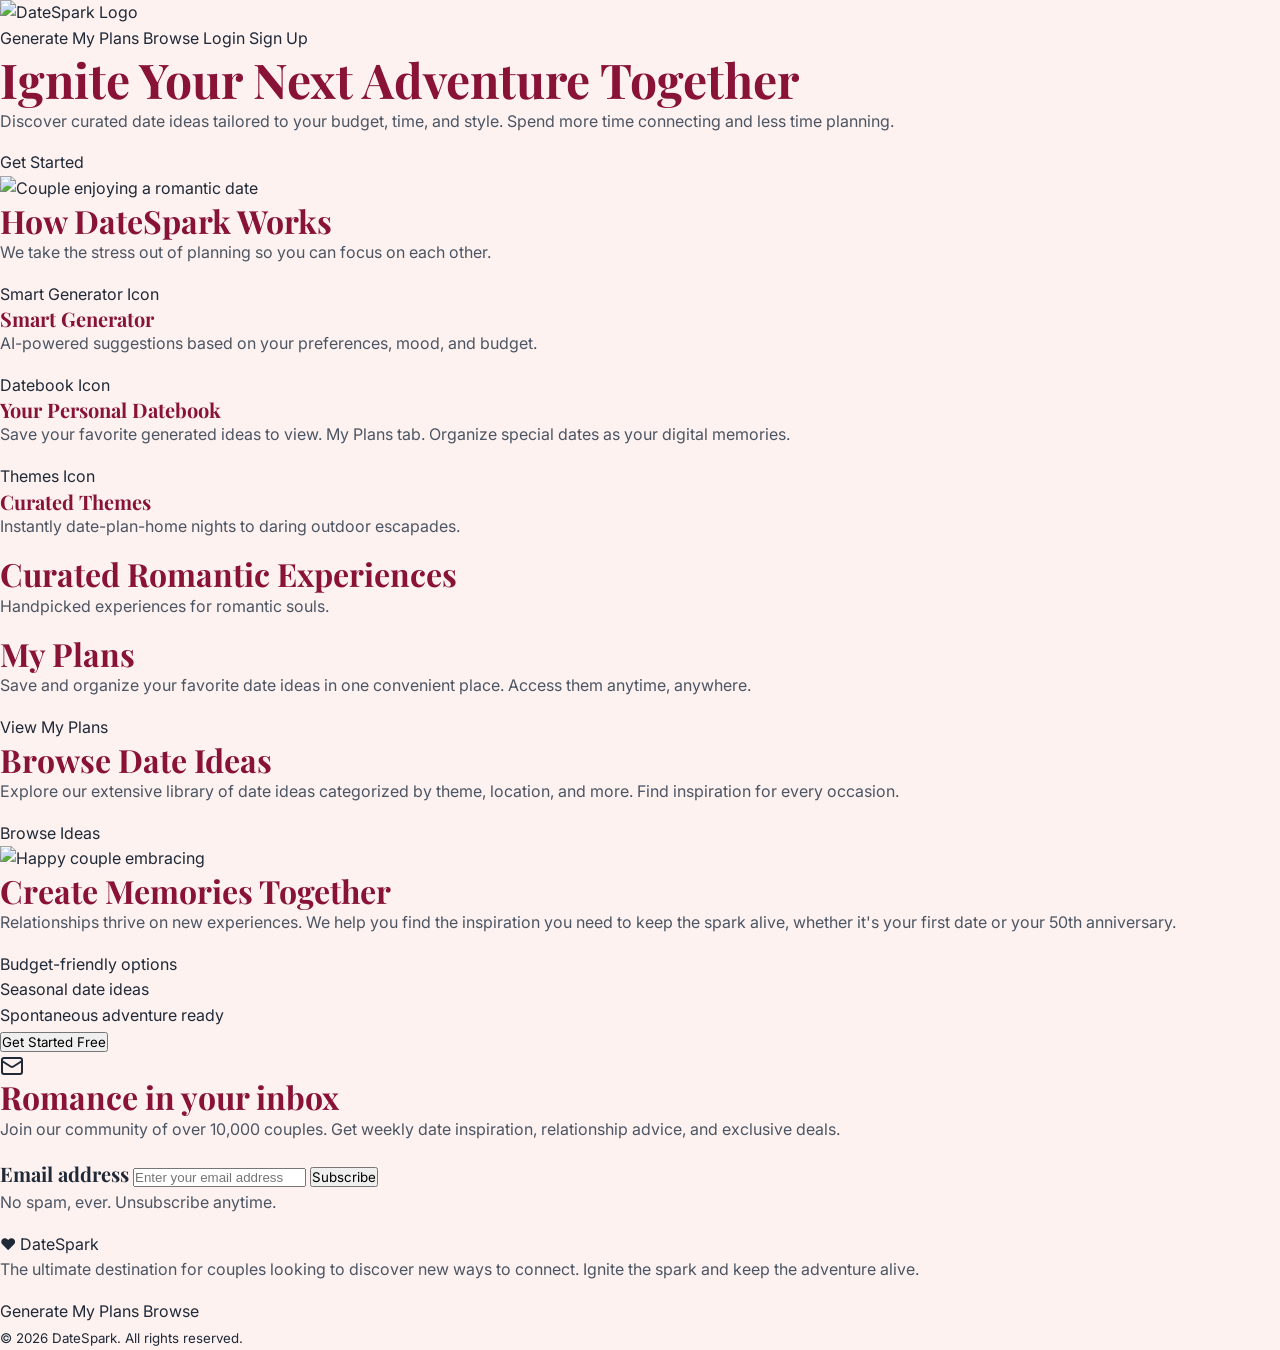
==== index.html @ 760421c4 "Enhance accessibility and styling: update skip links, fix HTML structure, and add responsive design " ====
<!DOCTYPE html>
<html lang="en">
  <head>
    <meta charset="UTF-8">
    <meta name="viewport" content="width=device-width, initial-scale=1.0">
    <title>DateSpark | Ignite Your Next Adventure Together</title>
    <link rel="stylesheet" href="style.css">
  </head>
  <body>
    <!-- Skip link -->
    <a class="skip-link" href="#main-content">Skip to content</a>

    <header>
      <nav aria-label="Primary">
        <!-- brand logo -->
        <a href="/" aria-label="DateSpark Home">
          <img src="logo.png" alt="DateSpark Logo">
        </a>

        <!-- Primary nav links -->
        <a href="/generate.html">Generate</a>
        <a href="/my-plans.html">My Plans</a>
        <a href="/browse.html">Browse</a> 
        <a href="/login.html">Login</a> 
        <a href="/signup.html">Sign Up</a> 
      </nav>

      <!-- Hero content -->
      <h1>Ignite Your Next <span>Adventure Together</span></h1>
      <p>Discover curated date ideas tailored to your budget, time, and style. Spend more time connecting and less time planning.</p>
      <a href="/generate.html" class="cta-button">Get Started</a>

      <picture class="hero-image">
        <img src="hero-image.jpg" alt="Couple enjoying a romantic date" width="100%" height="auto">
      </picture>
    </header>

    <!-- Main section -->
    <main>
      <!-- How it works section  -->
      <section aria-labelledby="how-it-works">
        <h2 id="how-it-works">How DateSpark Works</h2>
        <p>We take the stress out of planning so you can focus on each other.</p>
        
        <!-- Feature 1: Smart Generator -->
        <article>
          <span>Smart Generator Icon</span>
          <h3>Smart Generator</h3>
          <p>AI-powered suggestions based on your preferences, mood, and budget.</p>
        </article>

        <!-- Feature 2: Personal Datebook -->
        <article>
          <span>Datebook Icon</span>
          <h3>Your Personal Datebook</h3>
          <p>Save your favorite generated ideas to view. My Plans tab. Organize special dates as your digital memories.</p>
        </article>

        <!-- Feature 3: Curated Themes -->
        <article>
          <span>Themes Icon</span>
          <h3>Curated Themes</h3>
          <p>Instantly date-plan-home nights to daring outdoor escapades.</p>
        </article>
      </section>

      <section class="romantic-experience" aria-labelledby="romantic-title">
        <h2>Curated Romantic Experiences</h2>
        <p>Handpicked experiences for romantic souls.</p>
        <div id="experience"></div>
      </section>

      <section id="plans" aria-labelledby="plans-section-title">
        <h2>My Plans</h2>
        <p>Save and organize your favorite date ideas in one convenient place. Access them anytime, anywhere.</p>
        <a href="#plans" class="cta-button">View My Plans</a>
      </section>

      <section id="browse" aria-labelledby="browse-section-title">
        <h2>Browse Date Ideas</h2>
        <p>Explore our extensive library of date ideas categorized by theme, location, and more. Find inspiration for every occasion.</p>
        <a href="/browse.html" class="cta-button ">Browse Ideas</a>
      </section>

      <!-- Create memories section -->
      <section>
        <!-- Image of couple -->
        <picture>
          <img src="couple.jpg" alt="Happy couple embracing">
        </picture>
        
        <!-- Content describing the value proposition -->
        <article>
          <h2>Create Memories Together</h2>
          <p>Relationships thrive on new experiences. We help you find the inspiration you need to keep the spark alive, whether it's your first date or your 50th anniversary.</p>
          
          <!-- Key benefits -->
          <ul>
            <li>Budget-friendly options</li>
            <li>Seasonal date ideas</li>
            <li>Spontaneous adventure ready</li>
          </ul>
          
          <button>Get Started Free</button>
        </article>
      </section>
      
      <section class="subscribe" id="subscribe"  aria-labelledby="subscribe-title">
        <figure class="Icon-class" aria-hidden="true">
          <svg xmlns="http://www.w3.org/2000/svg" width="24" height="24" viewBox="0 0 24 24" fill="none" stroke="currentColor" stroke-width="2" stroke-linecap="round" stroke-linejoin="round" class="lucide lucide-mail-icon lucide-mail">
            <path d="m22 7-8.991 5.727a2 2 0 0 1-2.009 0L2 7"/>
            <title>Mail icon</title>
            <rect x="2" y="4" width="20" height="16" rx="2"/>
          </svg>
        </figure>
        <h2 class="subscribe-title">
          Romance in your inbox
        </h2>
        <p class="subscribe-description">
          Join our community of over 10,000 couples. Get weekly date inspiration, relationship advice, and exclusive deals.
        </p>
        <form aria-label="Email subscription">
          <label for="email" class="sr-only">Email address</label>
          <input type="email" id="email" placeholder="Enter your email address" class="email-input">
          <button type="submit" class="subscribe-button">Subscribe</button>
        </form>
        <p class="no-spam">
          No spam, ever. Unsubscribe anytime.
        </p>
      </section>
    </main>

    <!-- FOOTER -->
    <footer>
      <section aria-label="Footer brand">
        <a href="/" aria-label="DateSpark Home">
          <span aria-hidden="true">♥</span>
          <span>DateSpark</span>
        </a>

        <p>
          The ultimate destination for couples looking to discover new ways to
          connect. Ignite the spark and keep the adventure alive.
        </p>
      </section>

      <nav aria-label="Footer">
        <a href="/generate.html">Generate</a>
        <a href="/my-plans.html">My Plans</a>
        <a href="/browse.html">Browse</a>
      </nav>

      <small>© 2026 DateSpark. All rights reserved.</small>
    </footer>
  </body>
</html>
---- style.css ----
/* font assets */
@import url('https://fonts.googleapis.com/css2?family=Inter:wght@300;400;500;600&family=Playfair+Display:ital,wght@0,400;0,500;0,600;0,700;1,400&display=swap');

/* Design variables */
:root {
  /* --- Brand Colors --- */
  --color-brand-50:  #FFF1F2;
  --color-brand-100: #FFE4E6;
  --color-brand-500: #F43F5E;
  --color-brand-600: #E11D48; /* Primary Brand Color */
  --color-brand-700: #BE123C;
  --color-brand-900: #881337;

  /* --- Neutral Colors --- */
  --color-bg-cream:  #FDF2F0; /* Global Background */
  --color-bg-white:  #FFFFFF;
  --color-text-main: #1F2937;
  --color-text-muted:#4B5563;
  --color-border:    #E5E7EB;

  /* --- Typography --- */
  --font-serif: 'Playfair Display', serif;
  --font-sans:  'Inter', sans-serif;
  
  --text-size-h1: 3rem;   /* 48px */
  --text-size-h2: 2rem;   /* 32px */
  --text-size-h3: 1.25rem;/* 20px */
  --text-size-p:  1rem;   /* 16px */

  /* --- Spacing Scale --- */
  --space-1:  0.25rem; /* 4px */
  --space-2:  0.5rem;  /* 8px */
  --space-3:  0.75rem; /* 12px */
  --space-4:  1rem;    /* 16px (Base) */
  --space-6:  1.5rem;  /* 24px */
  --space-8:  2rem;    /* 32px */
  --space-12: 3rem;    /* 48px */
  --space-16: 4rem;    /* 64px */

  /* --- UI Properties --- */
  --radius-sm:   0.375rem; /* 6px */
  --radius-md:   0.5rem;   /* 8px */
  --radius-lg:   1rem;     /* 16px (Cards) */
  --radius-full: 9999px; /* Pills, Circular */

  --shadow-sm:   0 1px 2px 0 rgba(0, 0, 0, 0.05);
  --shadow-card: 0 4px 6px -1px rgba(0, 0, 0, 0.05);

  /* --- Extended Colors --- */
  --color-white: #FFFFFF;
  --color-rose-25: #FFF7F7;
  --color-rose-30: #FFF5F3;
  --color-rose-40: #FFFAF9;
  --color-rose-50: #FFF5F5;
  --color-rose-60: #FFFAF7;
  --color-night-900: #0B0D11;
  --color-night-800: #1A1C22;
  --color-burgundy-900: #7E0C2A;
  --color-brand-400: #B43B4E;

  /* --- Opacity Colors --- */
  --overlay-brand-500-12: rgba(244, 63, 94, 0.12);
  --overlay-brand-500-15: rgba(244, 63, 94, 0.15);
  --overlay-brand-500-18: rgba(244, 63, 94, 0.18);
  --overlay-brand-500-22: rgba(244, 63, 94, 0.22);
  --overlay-brand-500-25: rgba(244, 63, 94, 0.25);
  --overlay-brand-500-40: rgba(244, 63, 94, 0.4);
  --overlay-brand-700-10: rgba(190, 18, 60, 0.1);
  --overlay-brand-700-12: rgba(190, 18, 60, 0.12);
  --overlay-brand-700-20: rgba(190, 18, 60, 0.2);
  --overlay-brand-700-25: rgba(190, 18, 60, 0.25);
  --overlay-brand-700-28: rgba(190, 18, 60, 0.28);
  --overlay-brand-700-40: rgba(190, 18, 60, 0.4);
  --overlay-burgundy-12: rgba(136, 19, 55, 0.12);
  --overlay-burgundy-10: rgba(136, 19, 55, 0.1);
  --overlay-burgundy-08: rgba(136, 19, 55, 0.08);
  --overlay-black-04: rgba(0, 0, 0, 0.04);

  /* --- Additional Typography --- */
  --text-size-2xs: 0.7rem;
  --text-size-xs: 0.75rem;
  --text-size-sm: 0.95rem;
  --text-size-login-min: 2rem;
  --text-size-login-fluid: calc(2.5vw + var(--space-5));
  --text-size-login-max: 2.75rem;
  --text-size-hero-min: 2.2rem;
  --text-size-hero-fluid: 3.5vw;
  --text-size-hero-max: 3.2rem;

  /* --- Additional Spacing --- */
  --space-1-2: 0.3rem;
  --space-1-6: 0.4rem;
  --space-2-2: 0.55rem;
  --space-2-4: 0.6rem;
  --space-2-8: 0.7rem;
  --space-3-2: 0.8rem;
  --space-3-4: 0.85rem;
  --space-3-6: 0.9rem;
  --space-3-8: 0.95rem;
  --space-5: 1.25rem;
  --space-5-6: 1.4rem;
  --space-7-2: 1.8rem;

  /* --- Letter Spacing --- */
  --letter-spacing-tight: 0.2px;
  --letter-spacing-xs: 0.05em;
  --letter-spacing-sm: 0.06em;
  --letter-spacing-md: 0.08em;

  /* --- Size Tokens --- */
  --border-1: 1px;
  --size-icon-md: 24px;
  --size-logo-width: 33%;
  --size-logo: 128px;
  --size-auth-blob: 320px;
  --size-auth-card-max: 520px;
  --size-auth-card-fluid: 92vw;
  --size-screen-min: 100vh;
  --size-full: 100%;
  --size-half: 50%;
  --size-arrow-center: 55%;
  --size-gradient-stop-65: 65%;
  --size-hero-max: 900px;
  --size-hero-text-max: 620px;
  --size-form-max: 920px;
  --size-content-max: 1120px;
  --size-footer-max: 720px;
  --size-skip-link-offset: -999px;
  --size-skip-link-top: var(--space-4);
  --size-ring: 4px;
  --size-underline-offset: 3px;
  --size-arrow-offset-lg: 12px;
  --size-arrow-offset-sm: 6px;
  --size-arrow-size: 6px;
  --size-auth-radius-offset: 4px;
  --size-lift-sm: -1px;
  --size-lift-md: -2px;
  --auth-blob-inset: -40% -20% auto auto;

  /* --- Radii --- */
  --radius-md-lg: 1.125rem;
  --radius-xl: 1.5rem;
  --radius-2xl: 1.75rem;

  /* --- Motion --- */
  --duration-fast: 0.15s;
  --duration-medium: 0.2s;
  --easing-standard: ease;

  /* --- Shadows --- */
  --shadow-auth-card: 0 20px 60px var(--overlay-burgundy-12);
  --shadow-primary-btn: 0 10px 22px var(--overlay-brand-500-25);
  --shadow-primary-btn-hover: 0 14px 30px var(--overlay-brand-700-28);
  --shadow-generate-form: 0 10px 30px var(--overlay-burgundy-12);
  --shadow-generate-btn: 0 12px 24px var(--overlay-brand-700-20);
  --shadow-generate-btn-hover: 0 16px 30px var(--overlay-brand-700-25);
  --shadow-feature-card: 0 22px 40px var(--overlay-burgundy-10);
  --shadow-idea-primary: 0 12px 22px var(--overlay-brand-700-20);
  --shadow-inspiration-card: 0 12px 24px var(--overlay-burgundy-08);

  /* --- Backgrounds --- */
  --bg-auth-page: radial-gradient(1200px 600px at 10% -10%, var(--overlay-brand-500-18), transparent 60%),
    radial-gradient(900px 500px at 110% 10%, var(--overlay-brand-700-12), transparent 55%),
    linear-gradient(180deg, var(--color-rose-25) 0%, var(--color-bg-cream) 60%, var(--color-bg-white) 100%);
  --bg-generate-page: radial-gradient(1000px 500px at 15% 0%, var(--overlay-brand-500-12), transparent 60%),
    radial-gradient(900px 500px at 90% 10%, var(--overlay-brand-700-10), transparent 55%),
    var(--color-rose-30);
  --bg-night-sky: linear-gradient(135deg, var(--color-night-900), var(--color-night-800));
}

/* Global styles */
*, *::before, *::after {
  box-sizing: border-box;
  margin: 0;
  padding: 0;
}

body {
  background-color: var(--color-bg-cream);
  color: var(--color-text-main);
  font-family: var(--font-sans);
  line-height: 1.6;
  -webkit-font-smoothing: antialiased;
}

img, svg {
  display: block;
  max-width: var(--size-full);
}

/* Typography */
h1, h2, h3, h4, h5, h6 {
  font-family: var(--font-serif);
  color: var(--color-brand-900);
  font-weight: 700;
  line-height: 1.2;
}

h1 { font-size: var(--text-size-h1); }
h2 { font-size: var(--text-size-h2); }
h3 { font-size: var(--text-size-h3); }

p {
  color: var(--color-text-muted);
  font-size: var(--text-size-p);
  margin-bottom: var(--space-4);
}

a {
  color: inherit;
  text-decoration: none;
}

button {
  font-family: inherit;
  cursor: pointer;
}

.skip-link {
  position: absolute;
  left: var(--size-skip-link-offset);
  top: var(--size-skip-link-top);
  background: var(--color-bg-white);
  color: var(--color-brand-700);
  padding: var(--space-2-4) var(--space-4);
  border-radius: var(--radius-full);
  box-shadow: var(--shadow-card);
  z-index: 1000;
}

.skip-link:focus {
  left: var(--space-4);
}

/* header styles */
.navbar {
  display: flex;
  justify-content: space-around;
  align-items: center;
  padding: var(--space-4) var(--space-8);
  gap: var(--space-8);
  border: var(--border-1) solid var(--color-border);
  box-shadow: var(--shadow-sm);
}

.logo  {
  display: flex; 
  align-items: center; 
  gap: var(--space-2);
  width: var(--size-logo-width);

}

.lucide-sparkles-icon{
  width: var(--size-icon-md); 
  height: var(--size-icon-md);
  color: var(--color-brand-500);
}

.sr-only{
  font-family: var(--font-serif);
  font-weight: 700;
  color: var(--color-text-main);
  font-size: var(--text-size-h3);
}

.auth {
  margin-left: auto;
}

.navbar a {
  text-decoration: none;
  color: var(--color-brand-900);
  font-weight: 500;
}

.navbar a.active { 
  color: var(--color-brand-500); 
  font-weight: 700; 
  font-family: sans-serif;
}

.navbar a:hover { 
  color: var(--color-brand-500); 
}

a.signup {
  padding: var(--space-2) var(--space-4);
  background: var(--color-brand-500);
  color: var(--color-white);
  border-radius: var(--radius-full);
}

a.signup:hover { 
  background: var(--color-brand-700); 
  color: var(--color-white);
}  


/* Login Page */
.auth-page {
  min-height: var(--size-screen-min);
  background: var(--bg-auth-page);
}

.auth-page #main-content {
  padding: var(--space-12) var(--space-4) var(--space-16);
  display: grid;
  place-items: center;
}

.auth-page #main-content > section[aria-labelledby="login-title"],
.auth-page #main-content > section[aria-labelledby="signup-title"] {
  width: min(var(--size-auth-card-max), var(--size-auth-card-fluid));
  background: var(--color-bg-white);
  border: var(--border-1) solid var(--color-border);
  border-radius: calc(var(--radius-lg) + var(--size-auth-radius-offset));
  box-shadow: var(--shadow-auth-card), var(--shadow-card);
  padding: var(--space-12) var(--space-8);
  position: relative;
  overflow: hidden;
}

.auth-page #main-content > section[aria-labelledby="login-title"]::before {
  content: "";
  position: absolute;
  inset: var(--auth-blob-inset);
  width: var(--size-auth-blob);
  height: var(--size-auth-blob);
  background: radial-gradient(circle, var(--overlay-brand-500-22), transparent var(--size-gradient-stop-65));
  pointer-events: none;
}

.auth-page #login-title {
  margin-bottom: var(--space-2);
  font-size: clamp(var(--text-size-login-min), var(--text-size-login-fluid), var(--text-size-login-max));
}

.auth-page #main-content p {
  margin-bottom: var(--space-6);
}

.auth-page #main-content form {
  display: grid;
  gap: var(--space-4);
  margin: var(--space-6) 0 var(--space-8);
}

.auth-page #main-content label {
  font-weight: 600;
  color: var(--color-text-main);
  font-size: var(--text-size-sm);
}

.auth-page #main-content input {
  width: var(--size-full);
  padding: var(--space-3-4) var(--space-4);
  border: var(--border-1) solid var(--color-border);
  border-radius: var(--radius-md);
  font-size: var(--text-size-p);
  background: var(--color-rose-40);
  transition: border-color var(--duration-medium) var(--easing-standard),
    box-shadow var(--duration-medium) var(--easing-standard),
    transform var(--duration-fast) var(--easing-standard);
}

.auth-page #main-content input:focus {
  outline: none;
  border-color: var(--color-brand-500);
  box-shadow: 0 0 0 var(--size-ring) var(--overlay-brand-500-15);
  transform: translateY(var(--size-lift-sm));
}

.auth-page #main-content button[type="submit"] {
  padding: var(--space-3-6) var(--space-5);
  background: linear-gradient(135deg, var(--color-brand-500), var(--color-brand-700));
  color: var(--color-white);
  border: none;
  border-radius: var(--radius-full);
  font-weight: 600;
  font-size: var(--text-size-p);
  letter-spacing: var(--letter-spacing-tight);
  box-shadow: var(--shadow-primary-btn);
  transition: transform var(--duration-medium) var(--easing-standard),
    box-shadow var(--duration-medium) var(--easing-standard),
    filter var(--duration-medium) var(--easing-standard);
}

.auth-page #main-content button[type="submit"]:hover {
  transform: translateY(var(--size-lift-md));
  box-shadow: var(--shadow-primary-btn-hover);
  filter: saturate(1.05);
}

.hidden {
  display: none;
}

.auth-page #main-content button[type="submit"]:active {
  transform: translateY(0);
}

.auth-page #main-content a {
  color: var(--color-brand-700);
  font-weight: 600;
  text-decoration: underline;
  text-underline-offset: var(--size-underline-offset);
}

.auth-page #main-content a:hover {
  color: var(--color-brand-600);
}

@media (max-width: 640px) {
  .auth-page #main-content {
    padding: var(--space-8) var(--space-4) var(--space-12);
  }

  .auth-page #main-content > section[aria-labelledby="login-title"] {
    padding: var(--space-8) var(--space-6);
  }
}

/* Generate Page */
.generate-page {
  min-height: var(--size-screen-min);
  background: var(--bg-generate-page);
  color: var(--color-text-main);
}


.generate-page #hero-title {
  text-align: center;
  max-width: var(--size-hero-max);
  margin: 0 auto var(--space-4);
  font-size: clamp(var(--text-size-hero-min), var(--text-size-hero-fluid), var(--text-size-hero-max));
}

.generate-page header p {
  text-align: center;
  margin: 0 auto var(--space-8);
  max-width: var(--size-hero-text-max);
}

.generate-page header form {
  max-width: var(--size-form-max);
  margin: 0 auto;
  margin-bottom: var(--space-12);
  background: var(--color-bg-white);
  border-radius: var(--radius-lg);
  padding: var(--space-3);
  border: var(--border-1) solid var(--color-border);
  box-shadow: var(--shadow-generate-form);
}

.generate-page header fieldset {
  border: none;
  display: grid;
  grid-template-columns: repeat(3, minmax(0, 1fr)) auto;
  gap: var(--space-3);
  align-items: center;
}

.generate-page header label {
  display: grid;
  gap: var(--space-1-6);
  padding: var(--space-1-6) var(--space-3-2) var(--space-2-4);
  border-radius: var(--radius-lg);
  background: var(--color-rose-25);
  border: var(--border-1) solid var(--overlay-brand-500-12);
}

.generate-page header label span {
  font-size: var(--text-size-2xs);
  letter-spacing: var(--letter-spacing-md);
  text-transform: uppercase;
  color: var(--color-text-muted);
  font-weight: 600;
}

.generate-page header select {
  width: var(--size-full);
  border: none;
  background: transparent;
  font-weight: 600;
  color: var(--color-text-main);
  font-size: var(--text-size-sm);
  appearance: none;
  padding-right: var(--space-6);
  background-image: linear-gradient(45deg, transparent var(--size-half), var(--color-brand-400) var(--size-half)),
    linear-gradient(135deg, var(--color-brand-400) var(--size-half), transparent var(--size-half));
  background-position: calc(var(--size-full) - var(--size-arrow-offset-lg)) var(--size-arrow-center),
    calc(var(--size-full) - var(--size-arrow-offset-sm)) var(--size-arrow-center);
  background-size: var(--size-arrow-size) var(--size-arrow-size),
    var(--size-arrow-size) var(--size-arrow-size);
  background-repeat: no-repeat;
}

.generate-page header select:focus {
  outline: none;
}

.generate-page header button[type="submit"] {
  padding: var(--space-3-8) var(--space-7-2);
  border-radius: var(--radius-full);
  border: none;
  background: linear-gradient(135deg, var(--color-brand-500), var(--color-brand-700));
  color: var(--color-white);
  font-weight: 600;
  box-shadow: var(--shadow-generate-btn);
  transition: transform var(--duration-medium) var(--easing-standard),
    box-shadow var(--duration-medium) var(--easing-standard);
}

.generate-page header button[type="submit"]:hover {
  transform: translateY(var(--size-lift-md));
  box-shadow: var(--shadow-generate-btn-hover);
}

.generate-page main {
  max-width: var(--size-content-max);
  margin: 0 auto;
  padding: 0 var(--space-4) var(--space-16);
}

.generate-page .featured-idea-title {
  margin-bottom: var(--space-12);
}

.generate-page .featured-idea-title article {
  background: var(--color-bg-white);
  border-radius: var(--radius-2xl);
  border: var(--border-1) solid var(--overlay-black-04);
  box-shadow: var(--shadow-feature-card);
  padding: var(--space-8);
  display: grid;
  grid-template-columns: minmax(0, 1.05fr) minmax(0, 1.3fr);
  gap: var(--space-8);
  align-items: center;
}

.generate-page main figure {
  margin: 0;
  background: var(--bg-night-sky);
  border-radius: var(--radius-xl);
  overflow: hidden;
  aspect-ratio: 4 / 3;
}

.generate-page main figure img {
  width: var(--size-full);
  height: var(--size-full);
  object-fit: cover;
  display: block;
}

.generate-page img[src=""] {
  opacity: 0;
}

.featured-idea-title article > section {
  display: grid;
  grid-template-columns: repeat(2, minmax(0, 1fr));
  grid-template-areas:
    "tags tags"
    "title title"
    "essentials tip"
    "actions actions";
  gap: var(--space-6);
}

.idea-tags {
  grid-area: tags;
  display: flex;
  flex-wrap: wrap;
  gap: var(--space-2);
  margin: 0;
}

.idea-tags span {
  background: var(--overlay-brand-500-12);
  color: var(--color-brand-700);
  padding: var(--space-1-2) var(--space-2-8);
  border-radius: var(--radius-full);
  font-size: var(--text-size-xs);
  text-transform: uppercase;
  letter-spacing: var(--letter-spacing-sm);
  font-weight: 600;
}

.featured-idea-title article > section > aside:not([aria-labelledby="romantic-tip-title"]) {
  grid-area: title;
}

.featured-idea-title article > section > aside:not([aria-labelledby="romantic-tip-title"]) h2 {
  margin-bottom: var(--space-3);
}

.essentials {
  grid-area: essentials;
  background: var(--color-rose-50);
  padding: var(--space-4);
  border-radius: var(--radius-lg);
  border: var(--border-1) solid var(--overlay-brand-500-12);
}

.essentials h3 {
  font-size: var(--text-size-p);
  margin-bottom: var(--space-3);
}

.essentials p {
  margin-bottom: var(--space-2);
  font-size: var(--text-size-sm);
}

.romantics {
  grid-area: tip;
  background: var(--color-rose-60);
  padding: var(--space-4);
  border-radius: var(--radius-lg);
  border: var(--border-1) solid var(--overlay-brand-700-12);
}

.romantics h3 {
  font-size: var(--text-size-p);
  margin-bottom: var(--space-3);
}

.idea-actions {
  grid-area: actions;
  display: flex;
  gap: var(--space-4);
  flex-wrap: wrap;
}

.idea-actions button {
  padding: var(--space-3) var(--space-5-6);
  border-radius: var(--radius-full);
  font-weight: 600;
  border: var(--border-1) solid transparent;
  background: var(--color-bg-white);
  transition: transform var(--duration-medium) var(--easing-standard),
    box-shadow var(--duration-medium) var(--easing-standard);
}

.idea-actions button:first-child {
  background: var(--color-brand-600);
  color: var(--color-white);
  box-shadow: var(--shadow-idea-primary);
}

.idea-actions button:last-child {
  border-color: var(--overlay-brand-700-40);
  color: var(--color-brand-700);
}

.inspiration-preview header {
  display: flex;
  justify-content: space-between;
  align-items: flex-end;
  gap: var(--space-6);
  flex-wrap: wrap;
  margin-bottom: var(--space-6);
}

.inspiration-preview header a {
  color: var(--color-brand-700);
  font-weight: 600;
}

.inspiration-ideas {
  display: grid;
  grid-template-columns: repeat(4, minmax(0, 1fr));
  gap: var(--space-6);
}

.inspiration-ideas article {
  background: var(--color-bg-white);
  border-radius: var(--radius-md-lg);
  padding: var(--space-4);
  border: var(--border-1) solid var(--overlay-black-04);
  box-shadow: var(--shadow-inspiration-card);
  display: grid;
  gap: var(--space-3);
}

.inspiration-ideas figure {
  border-radius: var(--radius-lg);
  overflow: hidden;
  aspect-ratio: 4 / 3;
}

.inspiration-ideas article p {
  margin: 0;
  display: flex;
  gap: var(--space-2);
  font-size: var(--text-size-xs);
  text-transform: uppercase;
  letter-spacing: var(--letter-spacing-xs);
}

.inspiration-ideas article p span {
  color: var(--color-brand-700);
  font-weight: 600;
}

.inspiration-ideas article a {
  margin-top: var(--space-2);
  text-align: center;
  padding: var(--space-2-2) var(--space-4);
  border-radius: var(--radius-full);
  border: var(--border-1) solid var(--overlay-brand-500-40);
  color: var(--color-brand-700);
  font-weight: 600;
}

.generate-page footer {
  margin-top: var(--space-16);
  background: var(--color-burgundy-900);
  color: var(--color-white);
  padding: var(--space-12) var(--space-4) var(--space-8);
}

.footer-brand {
  max-width: var(--size-footer-max);
  margin: 0 auto var(--space-6);
  text-align: center;
}

.footer-brand a {
  display: inline-flex;
  gap: var(--space-2);
  align-items: center;
  font-weight: 700;
  color: var(--color-white);
  margin-bottom: var(--space-3);
}

.generate-page footer nav {
  display: flex;
  justify-content: center;
  gap: var(--space-6);
  margin-bottom: var(--space-6);
}

.generate-page footer nav a {
  color: var(--color-white);
  font-weight: 600;
}

.generate-page footer small {
  display: block;
  text-align: center;
  opacity: 0.75;
}

@media (max-width: 1024px) {
  .featured-idea-title article {
    grid-template-columns: 1fr;
  }

  .inspiration-ideas {
    grid-template-columns: repeat(2, minmax(0, 1fr));
  }
}

@media (max-width: 720px) {
  .generate-page header form {
    border-radius: var(--radius-xl);
  }

  .generate-page header fieldset {
    grid-template-columns: 1fr;
  }

  .featured-idea-title article > section {
    grid-template-columns: 1fr;
    grid-template-areas:
      "tags"
      "title"
      "essentials"
      "tip"
      "actions";
  }

  .inspiration-ideas {
    grid-template-columns: 1fr;
  }
}
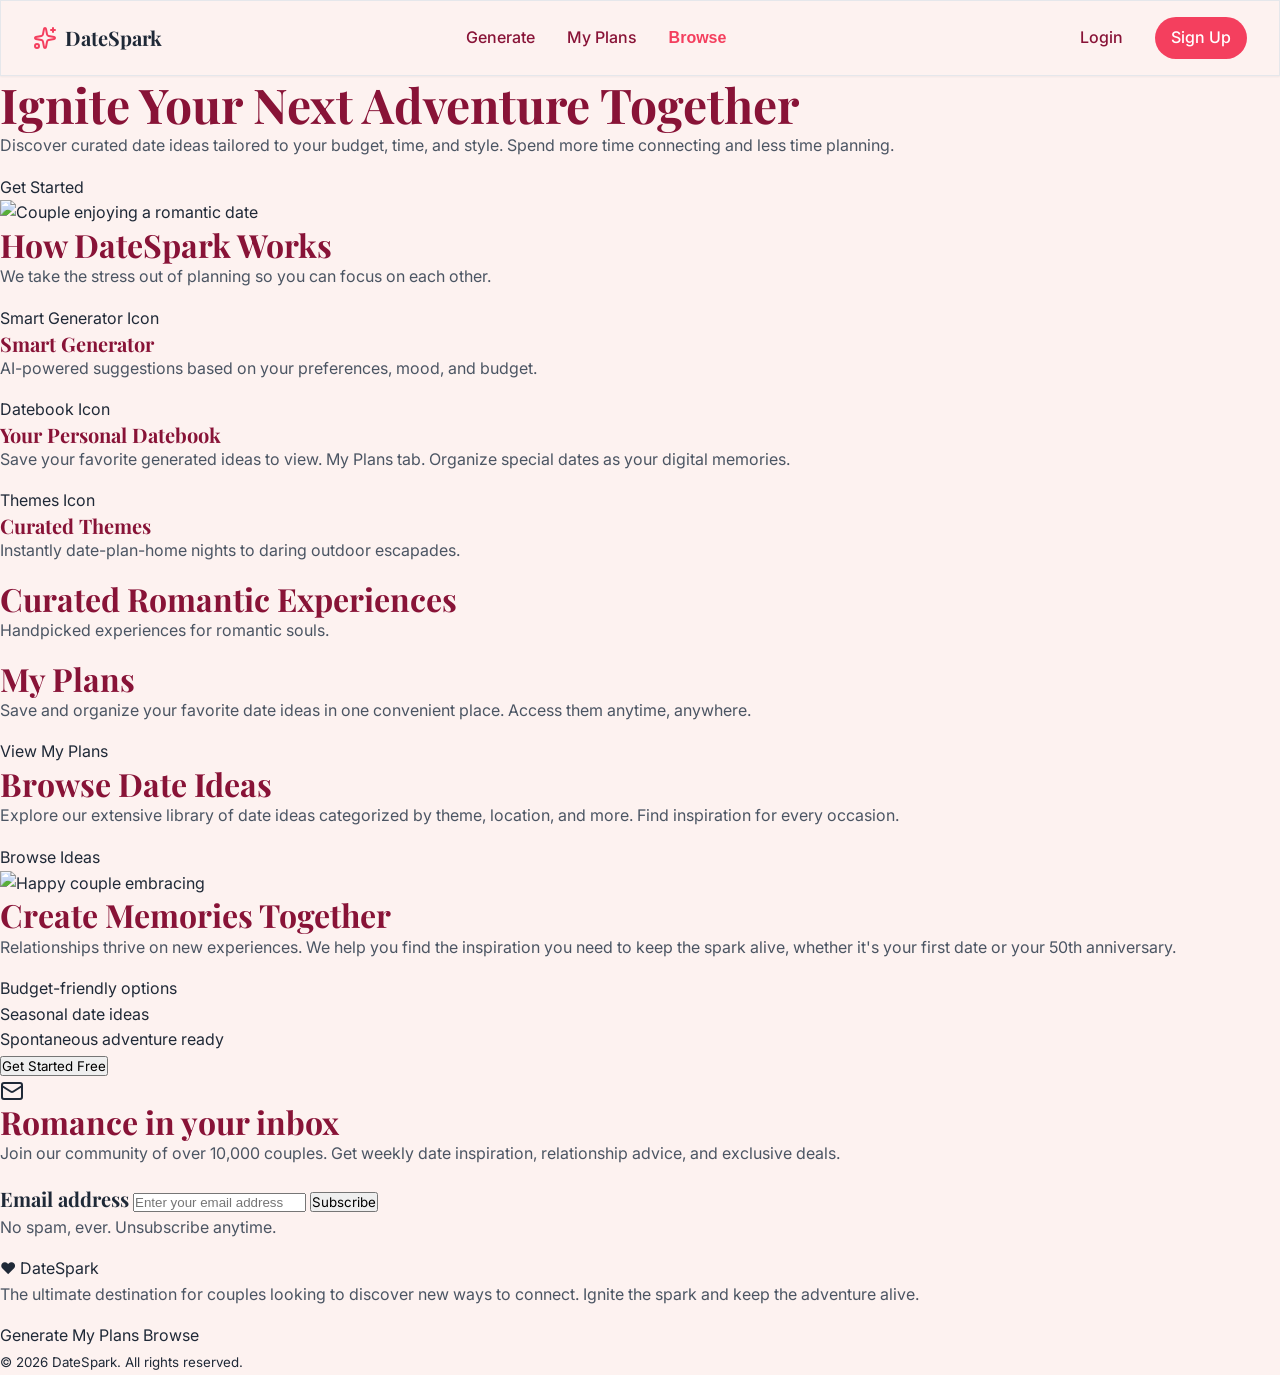
==== commit 7c0c5ae6: "Enhance browse and plans pages: improve layout, add responsive design, and update styles for better " ====
--- a/index.html
+++ b/index.html
@@ -10,19 +10,20 @@
     <!-- Skip link -->
     <a class="skip-link" href="#main-content">Skip to content</a>
 
-    <header>
-      <nav aria-label="Primary">
-        <!-- brand logo -->
-        <a href="/" aria-label="DateSpark Home">
-          <img src="logo.png" alt="DateSpark Logo">
-        </a>
-
-        <!-- Primary nav links -->
-        <a href="/generate.html">Generate</a>
-        <a href="/my-plans.html">My Plans</a>
-        <a href="/browse.html">Browse</a> 
-        <a href="/login.html">Login</a> 
-        <a href="/signup.html">Sign Up</a> 
+   <header>
+      <nav class="navbar">
+          <!-- Logo -->
+          <a href="/" aria-label="DateSpark Home" class="logo">
+          <svg xmlns="http://www.w3.org/2000/svg" width="24" height="24" viewBox="0 0 24 24" fill="none" stroke="currentColor" stroke-width="2" stroke-linecap="round" stroke-linejoin="round" class="lucide lucide-sparkles-icon lucide-sparkles"><path d="M11.017 2.814a1 1 0 0 1 1.966 0l1.051 5.558a2 2 0 0 0 1.594 1.594l5.558 1.051a1 1 0 0 1 0 1.966l-5.558 1.051a2 2 0 0 0-1.594 1.594l-1.051 5.558a1 1 0 0 1-1.966 0l-1.051-5.558a2 2 0 0 0-1.594-1.594l-5.558-1.051a1 1 0 0 1 0-1.966l5.558-1.051a2 2 0 0 0 1.594-1.594z"/><path d="M20 2v4"/><path d="M22 4h-4"/><circle cx="4" cy="20" r="2"/></svg>
+          <span class="sr-only">DateSpark</span>
+          </a>
+          <!-- Primary nav -->
+          <a href="/generate.html" class="middle">Generate</a>
+          <a href="/my-plans.html" class="middle">My Plans</a>
+          <a href="/browse.html" class="middle active">Browse</a>
+          <!-- Auth -->
+          <a href="/login.html" class="auth">Login</a>
+          <a href="/signup.html" class="signup">Sign Up</a>
       </nav>
 
       <!-- Hero content -->
--- a/style.css
+++ b/style.css
@@ -166,6 +166,22 @@
     radial-gradient(900px 500px at 90% 10%, var(--overlay-brand-700-10), transparent 55%),
     var(--color-rose-30);
   --bg-night-sky: linear-gradient(135deg, var(--color-night-900), var(--color-night-800));
+  --bg-browse-page: var(--bg-generate-page);
+  --bg-plans-page: var(--bg-generate-page);
+
+  /* --- Browse Page --- */
+  --shadow-browse-card: var(--shadow-inspiration-card);
+  --shadow-filter-active: var(--shadow-primary-btn);
+  --color-filter-text: var(--color-brand-700);
+  --color-filter-bg: var(--color-bg-white);
+  --color-filter-border: var(--overlay-black-04);
+
+  /* --- Plans Page --- */
+  --shadow-plan-card: var(--shadow-feature-card);
+  --shadow-plan-button: var(--shadow-primary-btn);
+  --color-plan-tab: var(--color-text-muted);
+  --color-plan-tab-active: var(--color-brand-600);
+  --color-plan-pill: var(--overlay-brand-500-12);
 }
 
 /* Global styles */
@@ -309,8 +325,7 @@
   place-items: center;
 }
 
-.auth-page #main-content > section[aria-labelledby="login-title"],
-.auth-page #main-content > section[aria-labelledby="signup-title"] {
+.auth-page .auth-card {
   width: min(var(--size-auth-card-max), var(--size-auth-card-fluid));
   background: var(--color-bg-white);
   border: var(--border-1) solid var(--color-border);
@@ -321,7 +336,7 @@
   overflow: hidden;
 }
 
-.auth-page #main-content > section[aria-labelledby="login-title"]::before {
+.auth-page .auth-card-login::before {
   content: "";
   position: absolute;
   inset: var(--auth-blob-inset);
@@ -416,7 +431,7 @@
     padding: var(--space-8) var(--space-4) var(--space-12);
   }
 
-  .auth-page #main-content > section[aria-labelledby="login-title"] {
+  .auth-page .auth-card {
     padding: var(--space-8) var(--space-6);
   }
 }
@@ -588,11 +603,11 @@
   font-weight: 600;
 }
 
-.featured-idea-title article > section > aside:not([aria-labelledby="romantic-tip-title"]) {
+.featured-idea-title .idea-summary {
   grid-area: title;
 }
 
-.featured-idea-title article > section > aside:not([aria-labelledby="romantic-tip-title"]) h2 {
+.featured-idea-title .idea-summary h2 {
   margin-bottom: var(--space-3);
 }
 
@@ -755,12 +770,407 @@
   opacity: 0.75;
 }
 
+/* Browse Page */
+.browse-page {
+  min-height: var(--size-screen-min);
+  background: var(--bg-browse-page);
+  color: var(--color-text-main);
+}
+
+.browse-page header {
+  text-align: center;
+}
+
+.browse-page .browse-title {
+  max-width: var(--size-hero-max);
+  margin: var(--space-8) auto;
+  font-size: clamp(var(--text-size-hero-min), var(--text-size-hero-fluid), var(--text-size-hero-max));
+}
+
+.browse-page .browse-title em {
+  color: var(--color-brand-600);
+  font-style: italic;
+}
+
+.browse-page .browse-filters {
+  display: flex;
+  flex-wrap: wrap;
+  justify-content: center;
+  gap: var(--space-3);
+  margin: 0 auto;
+}
+
+.browse-page .browse-filters button {
+  padding: var(--space-2) var(--space-4);
+  border-radius: var(--radius-full);
+  border: var(--border-1) solid var(--color-filter-border);
+  background: var(--color-filter-bg);
+  color: var(--color-filter-text);
+  font-size: var(--text-size-sm);
+  font-weight: 600;
+  box-shadow: var(--shadow-sm);
+  transition: transform var(--duration-medium) var(--easing-standard),
+    box-shadow var(--duration-medium) var(--easing-standard);
+}
+
+.browse-page .browse-filters button:first-child {
+  background: var(--color-brand-600);
+  color: var(--color-white);
+  border-color: transparent;
+  box-shadow: var(--shadow-filter-active);
+}
+
+.browse-page .browse-filters button:hover {
+  transform: translateY(var(--size-lift-sm));
+}
+
+.browse-page main {
+  max-width: var(--size-content-max);
+  margin: 0 auto;
+  padding: 0 var(--space-4) var(--space-16);
+}
+
+.browse-page .browse-grid {
+  display: grid;
+  grid-template-columns: repeat(3, minmax(0, 1fr));
+  gap: var(--space-6);
+}
+
+.browse-page .browse-grid-title {
+  grid-column: 1 / -1;
+  text-align: left;
+  margin-bottom: var(--space-2);
+}
+
+.browse-page .browse-card {
+  background: var(--color-bg-white);
+  border-radius: var(--radius-2xl);
+  border: var(--border-1) solid var(--overlay-black-04);
+  box-shadow: var(--shadow-browse-card);
+  padding: var(--space-4);
+  display: grid;
+  gap: var(--space-3);
+}
+
+.browse-page .browse-media {
+  display: block;
+  border-radius: var(--radius-xl);
+  overflow: hidden;
+  background: var(--color-rose-30);
+  aspect-ratio: 4 / 3;
+}
+
+.browse-page .browse-media img {
+  width: var(--size-full);
+  height: var(--size-full);
+  object-fit: cover;
+}
+
+.browse-page .browse-tags {
+  margin: 0;
+  display: flex;
+  justify-content: space-between;
+  gap: var(--space-2);
+  font-size: var(--text-size-xs);
+  text-transform: uppercase;
+  letter-spacing: var(--letter-spacing-xs);
+}
+
+.browse-page .browse-tags span {
+  padding: var(--space-1-2) var(--space-2-8);
+  border-radius: var(--radius-full);
+  background: var(--overlay-brand-500-12);
+  color: var(--color-brand-700);
+  font-weight: 600;
+}
+
+.browse-page .browse-tags span:last-child {
+  background: transparent;
+  color: var(--color-text-muted);
+}
+
+.browse-page .browse-card h3 {
+  margin-bottom: 0;
+}
+
+.browse-page .browse-card p:last-child {
+  margin-bottom: 0;
+}
+
+.browse-page footer {
+  margin-top: var(--space-16);
+  background: var(--color-burgundy-900);
+  color: var(--color-white);
+  padding: var(--space-12) var(--space-4) var(--space-8);
+}
+
+.browse-page .footer-brand {
+  max-width: var(--size-footer-max);
+  margin: 0 auto var(--space-6);
+  text-align: center;
+}
+
+.browse-page .footer-brand a {
+  display: inline-flex;
+  gap: var(--space-2);
+  align-items: center;
+  font-weight: 700;
+  color: var(--color-white);
+  margin-bottom: var(--space-3);
+}
+
+.browse-page footer nav {
+  display: flex;
+  justify-content: center;
+  gap: var(--space-6);
+  margin-bottom: var(--space-6);
+}
+
+.browse-page footer nav a {
+  color: var(--color-white);
+  font-weight: 600;
+}
+
+.browse-page footer small {
+  display: block;
+  text-align: center;
+  opacity: 0.75;
+}
+
+/* Plans Page */
+.plans-page {
+  min-height: var(--size-screen-min);
+  background: var(--bg-plans-page);
+  color: var(--color-text-main);
+}
+
+.plans-page .plans-title {
+  max-width: var(--size-hero-max);
+  margin: var(--space-8) auto var(--space-2);
+  font-size: clamp(var(--text-size-hero-min), var(--text-size-hero-fluid), var(--text-size-hero-max));
+  text-align: left;
+}
+
+.plans-page header p {
+  max-width: var(--size-hero-text-max);
+  margin: 0 auto var(--space-8);
+  text-align: left;
+}
+
+.plans-page main {
+  max-width: var(--size-content-max);
+  margin: 0 auto;
+  padding: 0 var(--space-4) var(--space-16);
+}
+
+.plans-page .plans-controls {
+  display: flex;
+  justify-content: space-between;
+  align-items: flex-end;
+  gap: var(--space-6);
+  flex-wrap: wrap;
+  margin-bottom: var(--space-8);
+}
+
+.plans-page .plans-tabs {
+  display: flex;
+  gap: var(--space-6);
+  border-bottom: var(--border-1) solid var(--color-border);
+  padding-bottom: var(--space-2);
+}
+
+.plans-page .plans-tabs button {
+  background: transparent;
+  border: none;
+  color: var(--color-plan-tab);
+  font-weight: 600;
+  padding: var(--space-2) 0;
+  display: inline-flex;
+  align-items: center;
+  gap: var(--space-2);
+}
+
+.plans-page .plans-tabs .plans-tab-active {
+  color: var(--color-plan-tab-active);
+  position: relative;
+}
+
+.plans-page .plans-tabs .plans-tab-active::after {
+  content: "";
+  position: absolute;
+  left: 0;
+  bottom: calc(var(--space-2) * -1);
+  width: var(--size-full);
+  height: var(--border-1);
+  background: var(--color-brand-600);
+}
+
+.plans-page .plans-tabs span {
+  background: var(--color-plan-pill);
+  color: var(--color-brand-700);
+  padding: var(--space-1-2) var(--space-2);
+  border-radius: var(--radius-full);
+  font-size: var(--text-size-xs);
+  font-weight: 600;
+}
+
+.plans-page .plans-search {
+  margin-left: auto;
+}
+
+.plans-page .plans-search input {
+  border: var(--border-1) solid var(--color-border);
+  background: var(--color-bg-white);
+  border-radius: var(--radius-md);
+  padding: var(--space-3-2) var(--space-5);
+  min-width: var(--size-auth-card-max);
+  font-size: var(--text-size-sm);
+}
+
+.plans-page .plans-grid {
+  display: grid;
+  grid-template-columns: repeat(3, minmax(0, 1fr));
+  gap: var(--space-6);
+}
+
+.plans-page .plan-card {
+  position: relative;
+  background: var(--color-bg-white);
+  border-radius: var(--radius-2xl);
+  border: var(--border-1) solid var(--overlay-black-04);
+  box-shadow: var(--shadow-plan-card);
+  padding: var(--space-4);
+  display: grid;
+  gap: var(--space-3);
+}
+
+.plans-page .plan-media {
+  border-radius: var(--radius-xl);
+  overflow: hidden;
+  background: var(--color-rose-30);
+  aspect-ratio: 4 / 3;
+}
+
+.plans-page .plan-media img {
+  width: var(--size-full);
+  height: var(--size-full);
+  object-fit: cover;
+}
+
+.plans-page .plan-remove {
+  position: absolute;
+  top: var(--space-4);
+  right: var(--space-4);
+  border: none;
+  background: var(--color-bg-white);
+  border-radius: var(--radius-full);
+  width: var(--space-8);
+  height: var(--space-8);
+  display: grid;
+  place-items: center;
+  box-shadow: var(--shadow-card);
+}
+
+.plans-page .plan-title {
+  margin-bottom: 0;
+}
+
+.plans-page .plan-tags {
+  margin: 0;
+  display: flex;
+  gap: var(--space-2);
+  flex-wrap: wrap;
+  font-size: var(--text-size-xs);
+  text-transform: uppercase;
+  letter-spacing: var(--letter-spacing-xs);
+}
+
+.plans-page .plan-tags span {
+  padding: var(--space-1-2) var(--space-2-8);
+  border-radius: var(--radius-full);
+  background: var(--color-plan-pill);
+  color: var(--color-brand-700);
+  font-weight: 600;
+}
+
+.plans-page .plan-actions {
+  display: flex;
+  gap: var(--space-3);
+  flex-wrap: wrap;
+}
+
+.plans-page .plan-link {
+  padding: var(--space-2-4) var(--space-5-6);
+  border-radius: var(--radius-full);
+  background: var(--color-brand-600);
+  color: var(--color-white);
+  font-weight: 600;
+  box-shadow: var(--shadow-plan-button);
+}
+
+.plans-page .plan-done {
+  padding: var(--space-2-4) var(--space-5-6);
+  border-radius: var(--radius-full);
+  border: var(--border-1) solid var(--overlay-brand-500-12);
+  background: var(--color-rose-25);
+  color: var(--color-brand-700);
+  font-weight: 600;
+}
+
+.plans-page footer {
+  margin-top: var(--space-16);
+  background: var(--color-burgundy-900);
+  color: var(--color-white);
+  padding: var(--space-12) var(--space-4) var(--space-8);
+}
+
+.plans-page .footer-brand {
+  max-width: var(--size-footer-max);
+  margin: 0 auto var(--space-6);
+  text-align: center;
+}
+
+.plans-page .footer-brand a {
+  display: inline-flex;
+  gap: var(--space-2);
+  align-items: center;
+  font-weight: 700;
+  color: var(--color-white);
+  margin-bottom: var(--space-3);
+}
+
+.plans-page footer nav {
+  display: flex;
+  justify-content: center;
+  gap: var(--space-6);
+  margin-bottom: var(--space-6);
+}
+
+.plans-page footer nav a {
+  color: var(--color-white);
+  font-weight: 600;
+}
+
+.plans-page footer small {
+  display: block;
+  text-align: center;
+  opacity: 0.75;
+}
+
 @media (max-width: 1024px) {
   .featured-idea-title article {
     grid-template-columns: 1fr;
   }
 
   .inspiration-ideas {
+    grid-template-columns: repeat(2, minmax(0, 1fr));
+  }
+
+  .browse-page .browse-grid {
+    grid-template-columns: repeat(2, minmax(0, 1fr));
+  }
+
+  .plans-page .plans-grid {
     grid-template-columns: repeat(2, minmax(0, 1fr));
   }
 }
@@ -787,4 +1197,26 @@
   .inspiration-ideas {
     grid-template-columns: 1fr;
   }
-}
+
+  .browse-page .navbar {
+    flex-wrap: wrap;
+    gap: var(--space-4);
+  }
+
+  .browse-page .browse-grid {
+    grid-template-columns: 1fr;
+  }
+
+  .plans-page .plans-title,
+  .plans-page header p {
+    text-align: left;
+  }
+
+  .plans-page .plans-search input {
+    min-width: var(--size-full);
+  }
+
+  .plans-page .plans-grid {
+    grid-template-columns: 1fr;
+  }
+}
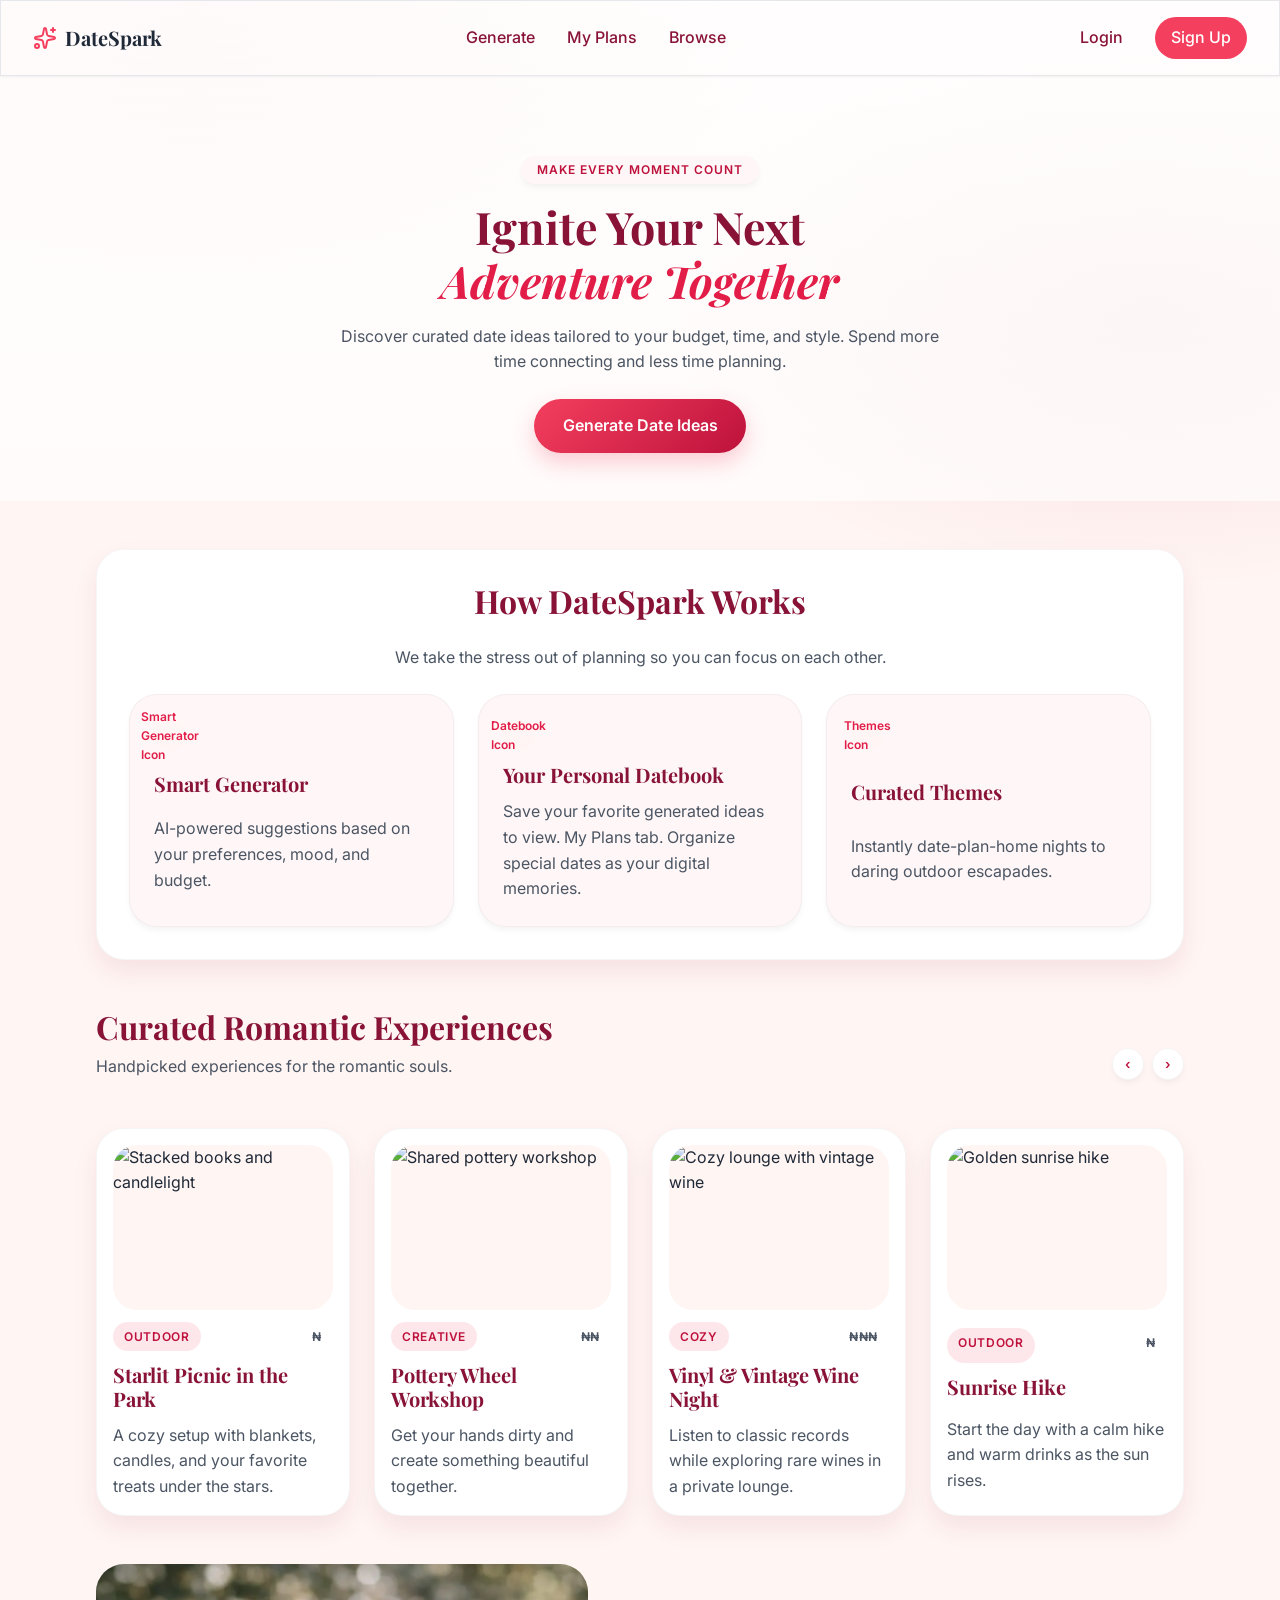
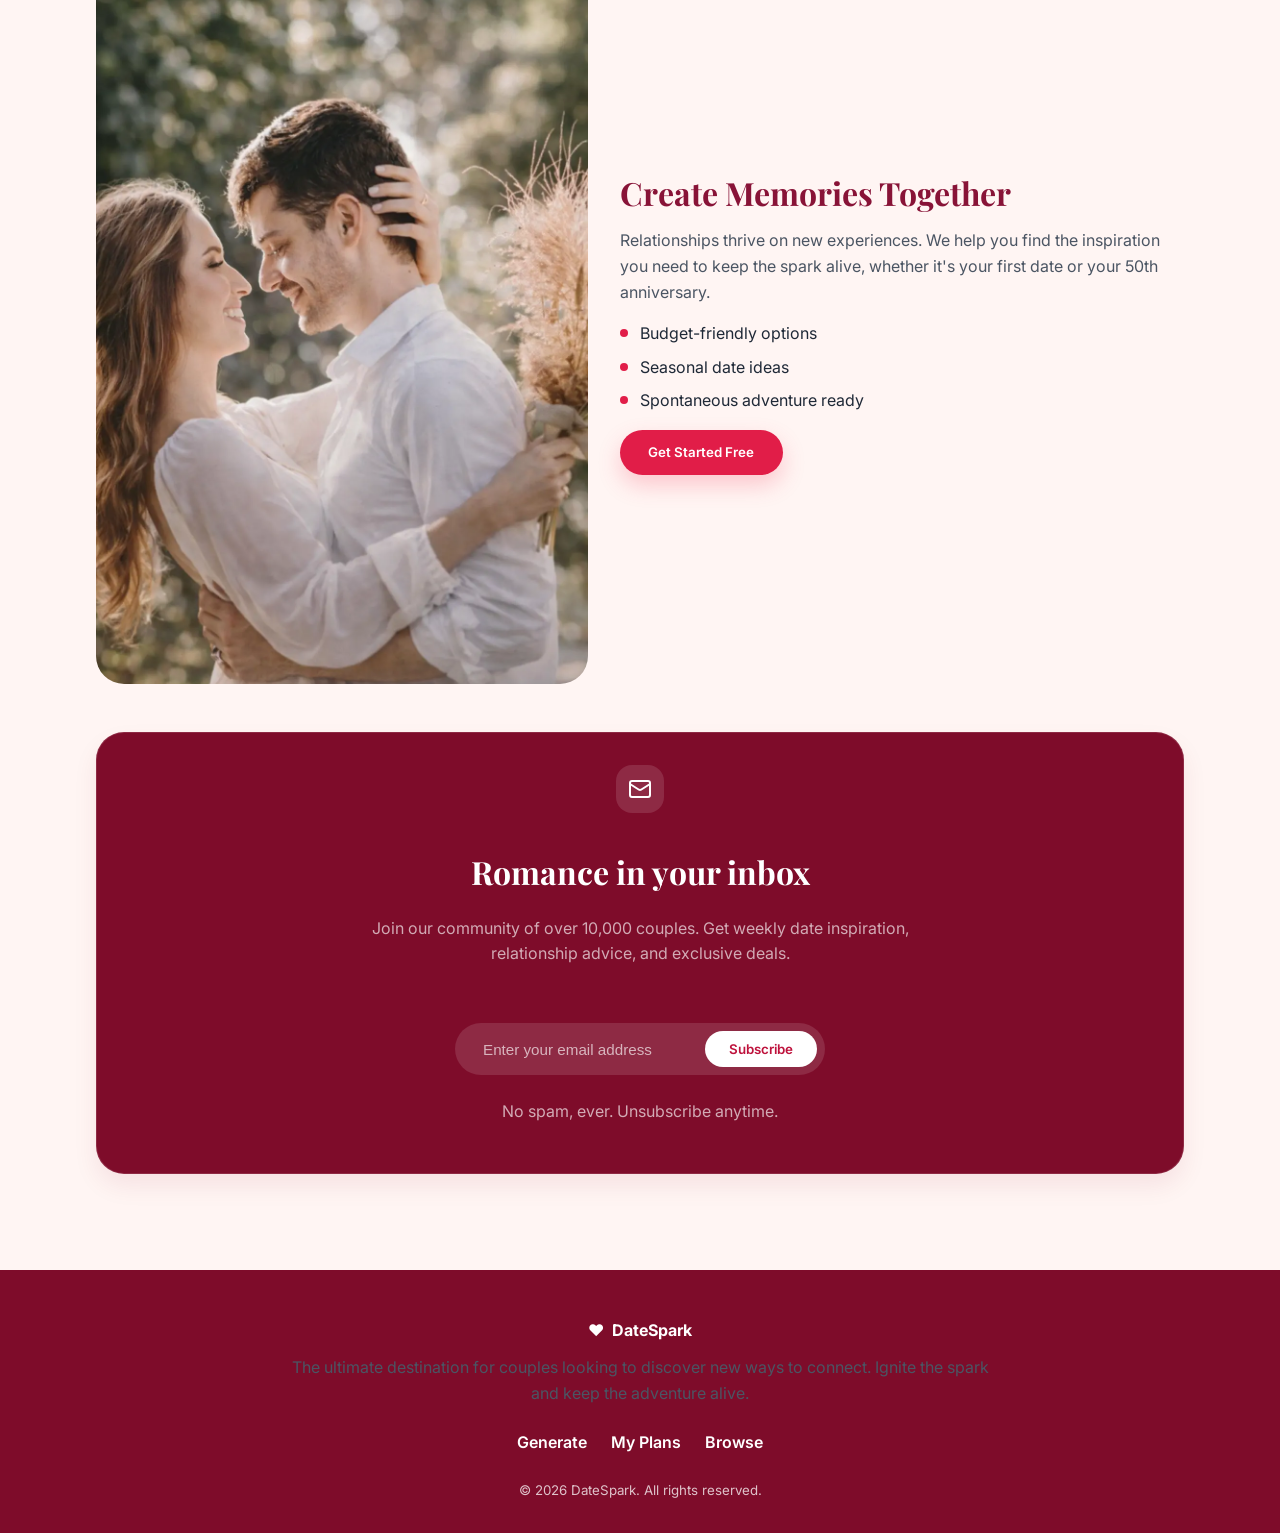
==== commit 24d16f4a: "Refactor code structure for improved readability and maintainability" ====
--- a/index.html
+++ b/index.html
@@ -6,11 +6,11 @@
     <title>DateSpark | Ignite Your Next Adventure Together</title>
     <link rel="stylesheet" href="style.css">
   </head>
-  <body>
+  <body class="home-page">
     <!-- Skip link -->
     <a class="skip-link" href="#main-content">Skip to content</a>
 
-   <header>
+   <header class="home-hero">
       <nav class="navbar">
           <!-- Logo -->
           <a href="/" aria-label="DateSpark Home" class="logo">
@@ -20,94 +20,152 @@
           <!-- Primary nav -->
           <a href="/generate.html" class="middle">Generate</a>
           <a href="/my-plans.html" class="middle">My Plans</a>
-          <a href="/browse.html" class="middle active">Browse</a>
+          <a href="/browse.html" class="middle">Browse</a>
           <!-- Auth -->
           <a href="/login.html" class="auth">Login</a>
           <a href="/signup.html" class="signup">Sign Up</a>
       </nav>
 
       <!-- Hero content -->
-      <h1>Ignite Your Next <span>Adventure Together</span></h1>
-      <p>Discover curated date ideas tailored to your budget, time, and style. Spend more time connecting and less time planning.</p>
-      <a href="/generate.html" class="cta-button">Get Started</a>
-
-      <picture class="hero-image">
-        <img src="hero-image.jpg" alt="Couple enjoying a romantic date" width="100%" height="auto">
-      </picture>
+      <div class="hero-content">
+        <span class="hero-pill">Make every moment count</span>
+        <h1 class="home-hero-title">Ignite Your Next <em>Adventure Together</em></h1>
+        <p class="home-hero-subtitle">Discover curated date ideas tailored to your budget, time, and style. Spend more time connecting and less time planning.</p>
+        <a href="/generate.html" class="cta-button home-hero-cta">Generate Date Ideas</a>
+      </div>
     </header>
 
     <!-- Main section -->
-    <main>
+    <main id="main-content" class="home-main">
       <!-- How it works section  -->
-      <section aria-labelledby="how-it-works">
-        <h2 id="how-it-works">How DateSpark Works</h2>
-        <p>We take the stress out of planning so you can focus on each other.</p>
+      <section aria-labelledby="how-it-works" class="home-section how-it-works">
+        <h2 id="how-it-works" class="section-title">How DateSpark Works</h2>
+        <p class="section-lead">We take the stress out of planning so you can focus on each other.</p>
+        <div class="feature-grid">
         
         <!-- Feature 1: Smart Generator -->
-        <article>
-          <span>Smart Generator Icon</span>
-          <h3>Smart Generator</h3>
-          <p>AI-powered suggestions based on your preferences, mood, and budget.</p>
+        <article class="feature-card">
+          <span class="feature-icon">Smart Generator Icon</span>
+          <h3 class="feature-title">Smart Generator</h3>
+          <p class="feature-text">AI-powered suggestions based on your preferences, mood, and budget.</p>
         </article>
 
         <!-- Feature 2: Personal Datebook -->
-        <article>
-          <span>Datebook Icon</span>
-          <h3>Your Personal Datebook</h3>
-          <p>Save your favorite generated ideas to view. My Plans tab. Organize special dates as your digital memories.</p>
+        <article class="feature-card">
+          <span class="feature-icon">Datebook Icon</span>
+          <h3 class="feature-title">Your Personal Datebook</h3>
+          <p class="feature-text">Save your favorite generated ideas to view. My Plans tab. Organize special dates as your digital memories.</p>
         </article>
 
         <!-- Feature 3: Curated Themes -->
-        <article>
-          <span>Themes Icon</span>
-          <h3>Curated Themes</h3>
-          <p>Instantly date-plan-home nights to daring outdoor escapades.</p>
-        </article>
-      </section>
-
-      <section class="romantic-experience" aria-labelledby="romantic-title">
-        <h2>Curated Romantic Experiences</h2>
-        <p>Handpicked experiences for romantic souls.</p>
-        <div id="experience"></div>
-      </section>
-
-      <section id="plans" aria-labelledby="plans-section-title">
-        <h2>My Plans</h2>
-        <p>Save and organize your favorite date ideas in one convenient place. Access them anytime, anywhere.</p>
+        <article class="feature-card">
+          <span class="feature-icon">Themes Icon</span>
+          <h3 class="feature-title">Curated Themes</h3>
+          <p class="feature-text">Instantly date-plan-home nights to daring outdoor escapades.</p>
+        </article>
+        </div>
+      </section>
+
+      <section class="home-section romantic-experience" aria-labelledby="romantic-title">
+        <div class="experience-header">
+          <div class="experience-heading">
+            <h2 id="romantic-title" class="section-title">Curated Romantic Experiences</h2>
+            <p class="section-lead">Handpicked experiences for the romantic souls.</p>
+          </div>
+          <div class="experience-controls">
+            <button type="button" class="experience-button" aria-label="Previous experiences">‹</button>
+            <button type="button" class="experience-button" aria-label="Next experiences">›</button>
+          </div>
+        </div>
+
+        <div class="experience-list" id="experience">
+          <article class="experience-card">
+            <figure class="experience-media">
+              <img src="moonlight-stroll.jpg" alt="Stacked books and candlelight" />
+            </figure>
+            <p class="experience-tags">
+              <span>Outdoor</span>
+              <span>₦</span>
+            </p>
+            <h3 class="experience-title">Starlit Picnic in the Park</h3>
+            <p class="experience-text">A cozy setup with blankets, candles, and your favorite treats under the stars.</p>
+          </article>
+
+          <article class="experience-card">
+            <figure class="experience-media">
+              <img src="canvas-workshop.jpg" alt="Shared pottery workshop" />
+            </figure>
+            <p class="experience-tags">
+              <span>Creative</span>
+              <span>₦₦</span>
+            </p>
+            <h3 class="experience-title">Pottery Wheel Workshop</h3>
+            <p class="experience-text">Get your hands dirty and create something beautiful together.</p>
+          </article>
+
+          <article class="experience-card">
+            <figure class="experience-media">
+              <img src="vinyl-wine.jpg" alt="Cozy lounge with vintage wine" />
+            </figure>
+            <p class="experience-tags">
+              <span>Cozy</span>
+              <span>₦₦₦</span>
+            </p>
+            <h3 class="experience-title">Vinyl &amp; Vintage Wine Night</h3>
+            <p class="experience-text">Listen to classic records while exploring rare wines in a private lounge.</p>
+          </article>
+
+          <article class="experience-card">
+            <figure class="experience-media">
+              <img src="sunrise-valley.jpg" alt="Golden sunrise hike" />
+            </figure>
+            <p class="experience-tags">
+              <span>Outdoor</span>
+              <span>₦</span>
+            </p>
+            <h3 class="experience-title">Sunrise Hike</h3>
+            <p class="experience-text">Start the day with a calm hike and warm drinks as the sun rises.</p>
+          </article>
+        </div>
+      </section>
+
+      <section id="plans" aria-labelledby="plans-section-title" class="home-section home-plans">
+        <h2 class="section-title">My Plans</h2>
+        <p class="section-lead">Save and organize your favorite date ideas in one convenient place. Access them anytime, anywhere.</p>
         <a href="#plans" class="cta-button">View My Plans</a>
       </section>
 
-      <section id="browse" aria-labelledby="browse-section-title">
-        <h2>Browse Date Ideas</h2>
-        <p>Explore our extensive library of date ideas categorized by theme, location, and more. Find inspiration for every occasion.</p>
+      <section id="browse" aria-labelledby="browse-section-title" class="home-section home-browse">
+        <h2 class="section-title">Browse Date Ideas</h2>
+        <p class="section-lead">Explore our extensive library of date ideas categorized by theme, location, and more. Find inspiration for every occasion.</p>
         <a href="/browse.html" class="cta-button ">Browse Ideas</a>
       </section>
 
       <!-- Create memories section -->
-      <section>
+      <section class="home-section memories-section">
         <!-- Image of couple -->
-        <picture>
-          <img src="couple.jpg" alt="Happy couple embracing">
+        <picture class="memories-media">
+          <img src="/public/couple.webp" alt="Happy couple embracing">
         </picture>
         
         <!-- Content describing the value proposition -->
-        <article>
-          <h2>Create Memories Together</h2>
-          <p>Relationships thrive on new experiences. We help you find the inspiration you need to keep the spark alive, whether it's your first date or your 50th anniversary.</p>
+        <article class="memories-content">
+          <h2 class="section-title">Create Memories Together</h2>
+          <p class="section-lead">Relationships thrive on new experiences. We help you find the inspiration you need to keep the spark alive, whether it's your first date or your 50th anniversary.</p>
           
           <!-- Key benefits -->
-          <ul>
+          <ul class="memories-list">
             <li>Budget-friendly options</li>
             <li>Seasonal date ideas</li>
             <li>Spontaneous adventure ready</li>
           </ul>
           
-          <button>Get Started Free</button>
+          <button class="memories-button">Get Started Free</button>
         </article>
       </section>
       
-      <section class="subscribe" id="subscribe"  aria-labelledby="subscribe-title">
-        <figure class="Icon-class" aria-hidden="true">
+      <section class="home-section subscribe" id="subscribe"  aria-labelledby="subscribe-title">
+        <figure class="subscribe-icon" aria-hidden="true">
           <svg xmlns="http://www.w3.org/2000/svg" width="24" height="24" viewBox="0 0 24 24" fill="none" stroke="currentColor" stroke-width="2" stroke-linecap="round" stroke-linejoin="round" class="lucide lucide-mail-icon lucide-mail">
             <path d="m22 7-8.991 5.727a2 2 0 0 1-2.009 0L2 7"/>
             <title>Mail icon</title>
@@ -118,10 +176,10 @@
           Romance in your inbox
         </h2>
         <p class="subscribe-description">
-          Join our community of over 10,000 couples. Get weekly date inspiration, relationship advice, and exclusive deals.
+          Join our community of over 10,000 couples. Get weekly date inspiration, 
+          <br>relationship advice, and exclusive deals.
         </p>
-        <form aria-label="Email subscription">
-          <label for="email" class="sr-only">Email address</label>
+        <form aria-label="Email subscription" class="subscribe-form">
           <input type="email" id="email" placeholder="Enter your email address" class="email-input">
           <button type="submit" class="subscribe-button">Subscribe</button>
         </form>
@@ -133,7 +191,7 @@
 
     <!-- FOOTER -->
     <footer>
-      <section aria-label="Footer brand">
+      <section aria-label="Footer brand" class="footer-brand">
         <a href="/" aria-label="DateSpark Home">
           <span aria-hidden="true">♥</span>
           <span>DateSpark</span>
--- a/style.css
+++ b/style.css
@@ -75,6 +75,10 @@
   --overlay-burgundy-10: rgba(136, 19, 55, 0.1);
   --overlay-burgundy-08: rgba(136, 19, 55, 0.08);
   --overlay-black-04: rgba(0, 0, 0, 0.04);
+  --overlay-white-85: rgba(255, 255, 255, 0.85);
+  --overlay-white-65: rgba(255, 255, 255, 0.65);
+  --overlay-white-20: rgba(255, 255, 255, 0.2);
+  --overlay-white-12: rgba(255, 255, 255, 0.12);
 
   /* --- Additional Typography --- */
   --text-size-2xs: 0.7rem;
@@ -120,6 +124,7 @@
   --size-half: 50%;
   --size-arrow-center: 55%;
   --size-gradient-stop-65: 65%;
+  --size-hero-min-height: 520px;
   --size-hero-max: 900px;
   --size-hero-text-max: 620px;
   --size-form-max: 920px;
@@ -168,6 +173,9 @@
   --bg-night-sky: linear-gradient(135deg, var(--color-night-900), var(--color-night-800));
   --bg-browse-page: var(--bg-generate-page);
   --bg-plans-page: var(--bg-generate-page);
+  --bg-home-page: var(--bg-generate-page);
+  --image-hero: url('hero-image.jpg');
+  --bg-home-hero: linear-gradient(180deg, var(--overlay-white-85), var(--overlay-white-65)), var(--image-hero);
 
   /* --- Browse Page --- */
   --shadow-browse-card: var(--shadow-inspiration-card);
@@ -182,6 +190,11 @@
   --color-plan-tab: var(--color-text-muted);
   --color-plan-tab-active: var(--color-brand-600);
   --color-plan-pill: var(--overlay-brand-500-12);
+
+  /* --- Home Page --- */
+  --shadow-home-card: var(--shadow-inspiration-card);
+  --shadow-home-cta: var(--shadow-primary-btn);
+  --color-home-surface: var(--color-bg-white);
 }
 
 /* Global styles */
@@ -1157,6 +1170,427 @@
   opacity: 0.75;
 }
 
+/* Home Page */
+.home-page {
+  min-height: var(--size-screen-min);
+  background: var(--bg-home-page);
+  color: var(--color-text-main);
+  padding: 0;
+  box-sizing: border-box;
+}
+
+.home-hero {
+  text-align: center;
+  background-image: var(--bg-home-hero);
+  background-size: cover;
+  background-position: center;
+  background-repeat: no-repeat;
+  position: relative;
+  display: flex;
+  flex-direction: column;
+  gap: var(--space-8);
+}
+
+
+.hero-content {
+  max-width: var(--size-hero-max);
+  margin: 0 auto;
+  padding: var(--space-12) var(--space-4);
+  display: grid;
+  gap: var(--space-4);
+  justify-items: center;
+}
+
+.hero-pill {
+  padding: var(--space-1-2) var(--space-4);
+  border-radius: var(--radius-full);
+  background: var(--color-rose-25);
+  color: var(--color-brand-700);
+  font-size: var(--text-size-xs);
+  letter-spacing: var(--letter-spacing-md);
+  text-transform: uppercase;
+  font-weight: 600;
+  box-shadow: var(--shadow-card);
+}
+
+.home-hero-title {
+  font-size: clamp(var(--text-size-hero-min), var(--text-size-hero-fluid), var(--text-size-hero-max));
+  margin: 0;
+}
+
+.home-hero-title em {
+  color: var(--color-brand-600);
+  font-style: italic;
+  display: block;
+}
+
+.home-hero-subtitle {
+  max-width: var(--size-hero-text-max);
+  margin: 0;
+  color: var(--color-text-muted);
+}
+
+.home-page .cta-button {
+  display: inline-flex;
+  align-items: center;
+  justify-content: center;
+  padding: var(--space-3-6) var(--space-7-2);
+  border-radius: var(--radius-full);
+  background: linear-gradient(135deg, var(--color-brand-500), var(--color-brand-700));
+  color: var(--color-white);
+  font-weight: 600;
+  box-shadow: var(--shadow-home-cta);
+}
+
+.home-hero-cta {
+  margin-top: var(--space-2);
+}
+
+.home-main {
+  max-width: var(--size-content-max);
+  margin: 0 auto;
+  margin-top: var(--space-16);
+  padding: var(--space-8) var(--space-4) var(--space-8);
+  display: grid;
+  gap: var(--space-12);
+}
+
+.home-section {
+  display: grid;
+  gap: var(--space-6);
+}
+
+.section-title {
+  margin-bottom: 0;
+}
+
+.section-lead {
+  margin-bottom: 0;
+}
+
+.how-it-works {
+  text-align: center;
+  background: var(--color-home-surface);
+  border-radius: var(--radius-2xl);
+  padding: var(--space-8);
+  border: var(--border-1) solid var(--overlay-black-04);
+  box-shadow: var(--shadow-home-card);
+  margin-top: calc(var(--space-12) * -1);
+}
+
+.feature-grid {
+  display: grid;
+  grid-template-columns: repeat(3, minmax(0, 1fr));
+  gap: var(--space-6);
+}
+
+.feature-card {
+  background: var(--color-rose-25);
+  border-radius: var(--radius-2xl);
+  border: var(--border-1) solid var(--overlay-black-04);
+  box-shadow: var(--shadow-card);
+  padding: var(--space-6);
+  display: grid;
+  gap: var(--space-3);
+  text-align: left;
+}
+
+.feature-icon {
+  display: inline-flex;
+  align-items: center;
+  justify-content: center;
+  width: var(--space-8);
+  height: var(--space-8);
+  border-radius: var(--radius-full);
+  background: var(--color-rose-50);
+  font-weight: 600;
+  color: var(--color-brand-600);
+  font-size: var(--text-size-xs);
+}
+
+.feature-title {
+  margin-bottom: 0;
+}
+
+.feature-text {
+  margin-bottom: 0;
+}
+
+.romantic-experience {
+  padding: 0;
+  background: transparent;
+  border: none;
+  box-shadow: none;
+}
+
+.experience-header {
+  display: flex;
+  justify-content: space-between;
+  align-items: flex-end;
+  gap: var(--space-6);
+  flex-wrap: wrap;
+}
+
+.experience-heading {
+  display: grid;
+  gap: var(--space-2);
+  text-align: left;
+}
+
+.experience-controls {
+  display: flex;
+  gap: var(--space-2);
+}
+
+.experience-button {
+  width: var(--space-8);
+  height: var(--space-8);
+  border-radius: var(--radius-full);
+  border: var(--border-1) solid var(--overlay-black-04);
+  background: var(--color-home-surface);
+  color: var(--color-brand-700);
+  font-weight: 600;
+  box-shadow: var(--shadow-card);
+}
+
+.experience-list {
+  display: grid;
+  grid-template-columns: repeat(4, minmax(0, 1fr));
+  gap: var(--space-6);
+  margin-top: var(--space-6);
+}
+
+.experience-card {
+  background: var(--color-home-surface);
+  border-radius: var(--radius-2xl);
+  border: var(--border-1) solid var(--overlay-black-04);
+  box-shadow: var(--shadow-home-card);
+  padding: var(--space-4);
+  display: grid;
+  gap: var(--space-3);
+}
+
+.experience-media {
+  border-radius: var(--radius-xl);
+  overflow: hidden;
+  background: var(--color-rose-30);
+  aspect-ratio: 4 / 3;
+}
+
+.experience-media img {
+  width: var(--size-full);
+  height: var(--size-full);
+  object-fit: cover;
+}
+
+.experience-tags {
+  margin: 0;
+  display: flex;
+  justify-content: space-between;
+  gap: var(--space-2);
+  font-size: var(--text-size-xs);
+  text-transform: uppercase;
+  letter-spacing: var(--letter-spacing-xs);
+}
+
+.experience-tags span {
+  padding: var(--space-1-2) var(--space-2-8);
+  border-radius: var(--radius-full);
+  background: var(--overlay-brand-500-12);
+  color: var(--color-brand-700);
+  font-weight: 600;
+}
+
+.experience-tags span:last-child {
+  background: transparent;
+  color: var(--color-text-muted);
+}
+
+.experience-title {
+  margin-bottom: 0;
+}
+
+.experience-text {
+  margin-bottom: 0;
+}
+
+.home-plans,
+.home-browse {
+  display: none;
+}
+
+.memories-section {
+  display: flex;
+  height: var(--size-full);
+  gap: var(--space-8);
+  align-items: center;
+}
+
+.memories-media {
+  border-radius: var(--radius-2xl);
+  overflow: hidden;
+  background: var(--color-rose-30);
+  max-height: 80vh;
+}
+
+.memories-media img {
+  width: var(--size-full);
+  height: var(--size-full);
+  object-fit: cover;
+}
+
+.memories-content {
+  display: grid;
+  gap: var(--space-4);
+}
+
+.memories-list {
+  display: grid;
+  gap: var(--space-2);
+  padding-left: 0;
+  color: var(--color-text-main);
+  list-style: none;
+}
+
+.memories-list li {
+  position: relative;
+  padding-left: var(--space-5);
+}
+
+.memories-list li::before {
+  content: "";
+  position: absolute;
+  left: 0;
+  top: var(--space-2);
+  width: var(--space-2);
+  height: var(--space-2);
+  border-radius: var(--radius-full);
+  background: var(--color-brand-600);
+}
+
+.memories-button {
+  justify-self: start;
+  padding: var(--space-3-6) var(--space-7-2);
+  border-radius: var(--radius-full);
+  border: none;
+  background: var(--color-brand-600);
+  color: var(--color-white);
+  font-weight: 600;
+  box-shadow: var(--shadow-home-cta);
+}
+
+.subscribe {
+  background: var(--color-burgundy-900);
+  border-radius: var(--radius-2xl);
+  padding: var(--space-8);
+  border: var(--border-1) solid var(--overlay-white-12);
+  box-shadow: var(--shadow-home-card);
+  text-align: center;
+  color: var(--color-white);
+}
+
+.subscribe-icon {
+  width: var(--space-12);
+  height: var(--space-12);
+  border-radius: var(--radius-lg);
+  background: var(--overlay-white-12);
+  display: grid;
+  place-items: center;
+  margin: 0 auto var(--space-4);
+}
+
+.subscribe-icon svg {
+  color: var(--color-white);
+}
+
+.subscribe-title {
+  color: var(--color-white);
+}
+
+.subscribe-description {
+  color: var(--overlay-white-65);
+}
+
+.subscribe-form {
+  display: flex;
+  gap: var(--space-3);
+  flex-wrap: wrap;
+  justify-content: center;
+  margin: var(--space-4) auto 0;
+  background: var(--overlay-white-12);
+  padding: var(--space-2);
+  border-radius: var(--radius-full);
+  max-width: var(--size-hero-text-max);
+}
+
+.email-input {
+  padding: var(--space-2-4) var(--space-5);
+  border-radius: var(--radius-full);
+  border: none;
+  background: transparent;
+  font-size: var(--text-size-sm);
+  color: var(--color-white);
+  flex: 1 1 auto;
+}
+
+.email-input::placeholder {
+  color: var(--overlay-white-65);
+}
+
+.subscribe-button {
+  padding: var(--space-2-4) var(--space-6);
+  border-radius: var(--radius-full);
+  border: none;
+  background: var(--color-white);
+  color: var(--color-brand-700);
+  font-weight: 600;
+  box-shadow: none;
+}
+
+.no-spam {
+  color: var(--overlay-white-65);
+}
+
+.home-page footer {
+  margin-top: var(--space-16);
+  background: var(--color-burgundy-900);
+  color: var(--color-white);
+  padding: var(--space-12) var(--space-4) var(--space-8);
+}
+
+.home-page .footer-brand {
+  max-width: var(--size-footer-max);
+  margin: 0 auto var(--space-6);
+  text-align: center;
+}
+
+.home-page .footer-brand a {
+  display: inline-flex;
+  gap: var(--space-2);
+  align-items: center;
+  font-weight: 700;
+  color: var(--color-white);
+  margin-bottom: var(--space-3);
+}
+
+.home-page footer nav {
+  display: flex;
+  justify-content: center;
+  gap: var(--space-6);
+  margin-bottom: var(--space-6);
+}
+
+.home-page footer nav a {
+  color: var(--color-white);
+  font-weight: 600;
+}
+
+.home-page footer small {
+  display: block;
+  text-align: center;
+  opacity: 0.75;
+}
+
 @media (max-width: 1024px) {
   .featured-idea-title article {
     grid-template-columns: 1fr;
@@ -1172,6 +1606,18 @@
 
   .plans-page .plans-grid {
     grid-template-columns: repeat(2, minmax(0, 1fr));
+  }
+
+  .feature-grid {
+    grid-template-columns: repeat(2, minmax(0, 1fr));
+  }
+
+  .experience-list {
+    grid-template-columns: repeat(2, minmax(0, 1fr));
+  }
+
+  .memories-section {
+    grid-template-columns: 1fr;
   }
 }
 
@@ -1219,4 +1665,21 @@
   .plans-page .plans-grid {
     grid-template-columns: 1fr;
   }
-}
+
+  .feature-grid {
+    grid-template-columns: 1fr;
+  }
+
+  .experience-list {
+    grid-template-columns: 1fr;
+  }
+
+  .subscribe-form {
+    flex-direction: column;
+    align-items: stretch;
+  }
+
+  .email-input {
+    min-width: var(--size-full);
+  }
+}
